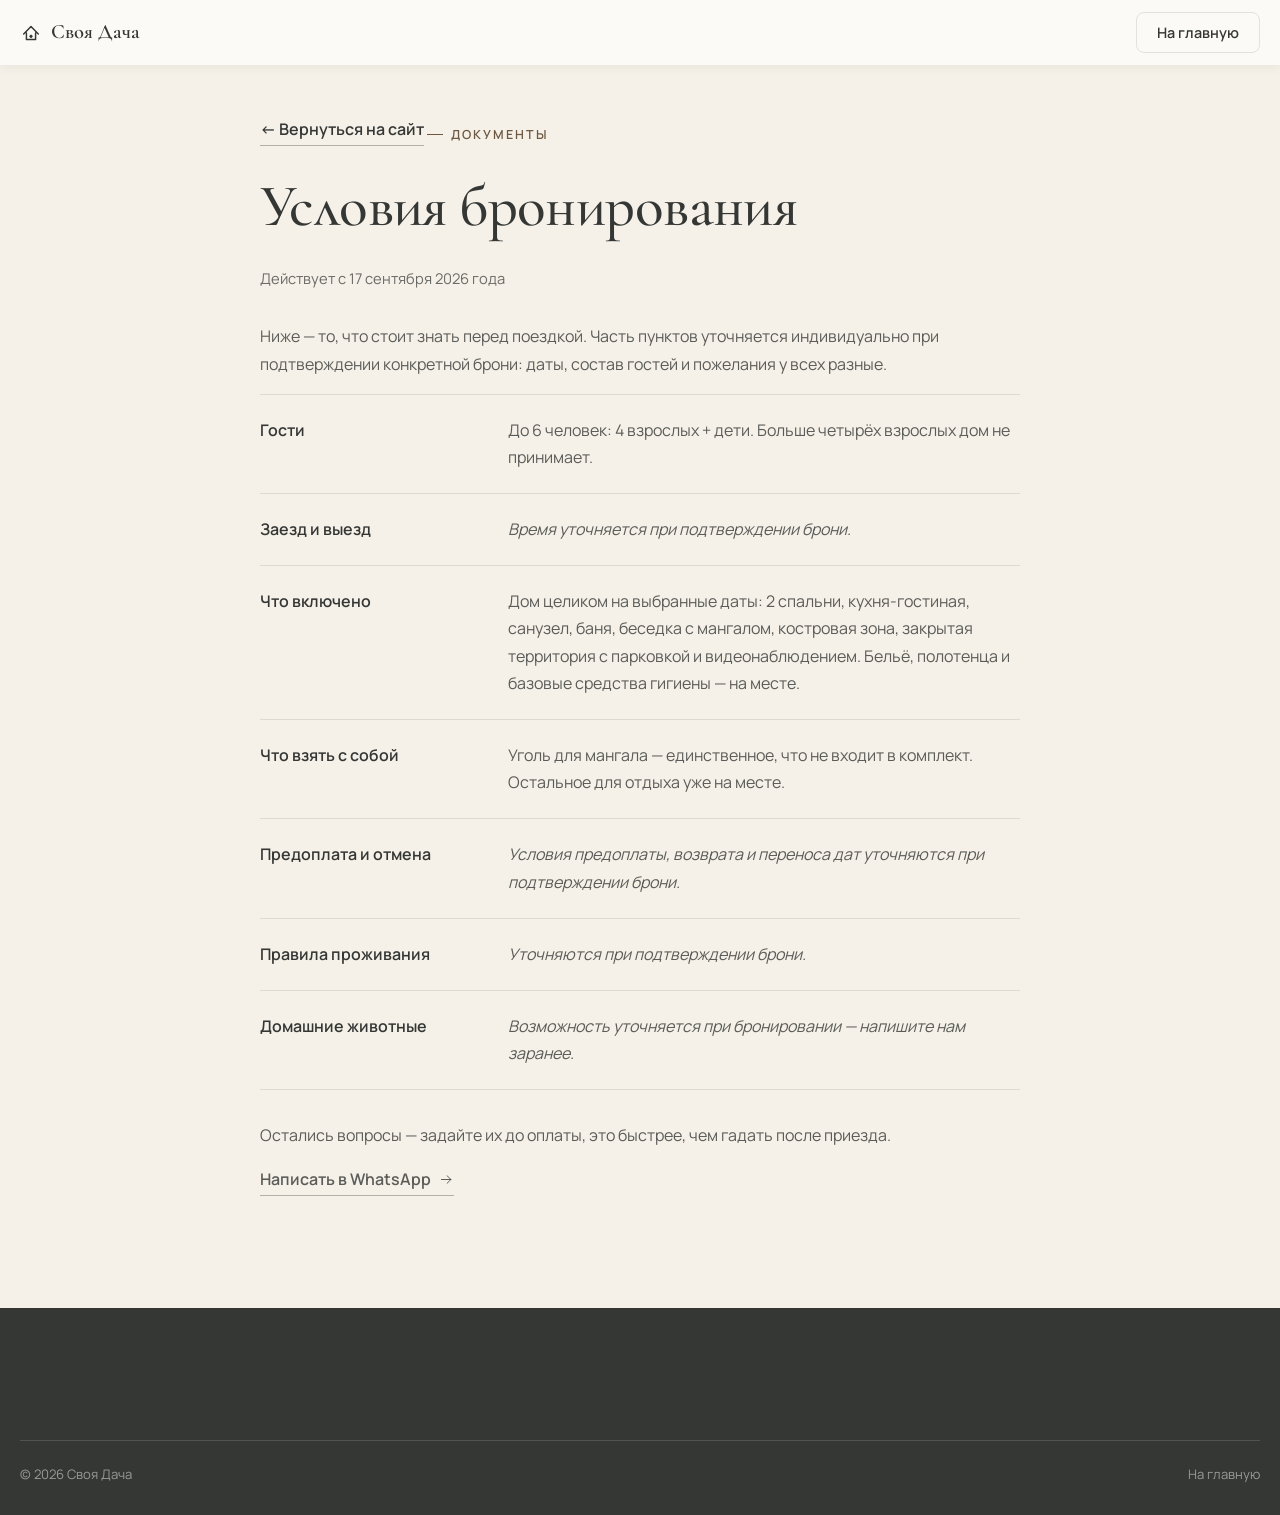
==== booking-terms.html @ e0bb1c1c "Redesign site as the «Своя Дача» brand, not a generic rental page Full rebuild against the brand bri" ====
<!DOCTYPE html>
<html lang="ru">
<head>
<meta charset="utf-8">
<meta name="viewport" content="width=device-width, initial-scale=1">
<title>Условия бронирования — Своя Дача</title>
<meta name="robots" content="noindex, follow">
<link rel="icon" href="assets/img/favicon.svg" type="image/svg+xml">
<link rel="preconnect" href="https://fonts.googleapis.com">
<link rel="preconnect" href="https://fonts.gstatic.com" crossorigin>
<link rel="stylesheet" href="https://fonts.googleapis.com/css2?family=Cormorant+Garamond:ital,wght@0,500;0,600;1,500&family=Manrope:wght@400;500;600;700&display=swap">
<link rel="stylesheet" href="assets/css/styles.css">
<style>
  .legal { padding: calc(var(--header-h) + 40px) 0 96px; }
  .legal .kicker { margin-bottom: 8px; }
  .legal p.updated { color: var(--ink-faint); margin-bottom: 2.2em; font-size: .92rem; }
  .legal a.back { display: inline-block; margin-bottom: 28px; }
  .legal .terms-list { margin-top: 8px; }
</style>
</head>
<body>
<a class="skip-link" href="#main">Перейти к содержимому</a>

<header class="header" id="header">
  <div class="container header__inner">
    <a class="logo" href="index.html" aria-label="Своя Дача — на главную">
      <svg class="logo__mark icon" width="26" height="26" viewBox="0 0 24 24" aria-hidden="true">
        <path d="M4 13 12 5l8 8M7 12v7h10v-7" fill="none" stroke="currentColor" stroke-width="1.6" stroke-linecap="round" stroke-linejoin="round"/><circle cx="12" cy="15.6" r="1.3" fill="currentColor"/>
      </svg>
      Своя Дача
    </a>
    <div class="header__actions">
      <a class="btn btn--outline btn--sm" href="index.html">На главную</a>
    </div>
  </div>
</header>

<main id="main">
  <section class="legal">
    <div class="container container--narrow">
      <a class="back link-cta" href="index.html">← Вернуться на сайт</a>
      <p class="kicker">Документы</p>
      <h1>Условия бронирования</h1>
      <p class="updated">Действует с 17 сентября 2026 года</p>

      <p>
        Ниже — то, что стоит знать перед поездкой. Часть пунктов уточняется индивидуально
        при подтверждении конкретной брони: даты, состав гостей и пожелания у всех разные.
      </p>

      <dl class="terms-list">
        <li>
          <dt>Гости</dt>
          <dd>До 6 человек: 4 взрослых + дети. Больше четырёх взрослых дом не принимает.</dd>
        </li>
        <li>
          <dt>Заезд и выезд</dt>
          <dd class="terms-note">Время уточняется при подтверждении брони.</dd>
        </li>
        <li>
          <dt>Что включено</dt>
          <dd>Дом целиком на выбранные даты: 2 спальни, кухня-гостиная, санузел, баня, беседка с мангалом, костровая зона, закрытая территория с парковкой и видеонаблюдением. Бельё, полотенца и базовые средства гигиены — на месте.</dd>
        </li>
        <li>
          <dt>Что взять с собой</dt>
          <dd>Уголь для мангала — единственное, что не входит в комплект. Остальное для отдыха уже на месте.</dd>
        </li>
        <li>
          <dt>Предоплата и отмена</dt>
          <dd class="terms-note">Условия предоплаты, возврата и переноса дат уточняются при подтверждении брони.</dd>
        </li>
        <li>
          <dt>Правила проживания</dt>
          <dd class="terms-note">Уточняются при подтверждении брони.</dd>
        </li>
        <li>
          <dt>Домашние животные</dt>
          <dd class="terms-note">Возможность уточняется при бронировании — напишите нам заранее.</dd>
        </li>
      </dl>

      <p style="margin-top:32px">
        Остались вопросы — задайте их до оплаты, это быстрее, чем гадать после приезда.
      </p>
      <p>
        <a class="link-cta" href="#" data-contact="whatsapp-link">
          Написать в WhatsApp
          <svg class="icon" aria-hidden="true" viewBox="0 0 24 24"><path d="M4 12h15M13 6l6 6-6 6" fill="none" stroke="currentColor" stroke-width="1.6" stroke-linecap="round" stroke-linejoin="round"/></svg>
        </a>
      </p>
    </div>
  </section>
</main>

<footer class="footer">
  <div class="container footer__bottom">
    <p>© <span id="year">2026</span> Своя Дача</p>
    <p><a href="index.html">На главную</a></p>
  </div>
</footer>

<script src="assets/js/config.js"></script>
<script src="assets/js/main.js" defer></script>
</body>
</html>
---- assets/css/styles.css ----
/* ==========================================================================
   Своя Дача — стили
   Дизайн-система бренда: тёплый минимализм, без градиентов, без «турбазы».
   Все цвета и размеры шрифтов — переменные ниже, менять бренд — менять тут.
   ========================================================================== */

:root {
  /* Палитра бренда */
  --cream:    #F5F1E8; /* молочный — основной фон */
  --white:    #FCFBF7; /* белый — карточки, подложки */
  --forest:   #3F5142; /* глубокий зелёный — акцент, CTA */
  --forest-d: #344437; /* тёмный вариант для hover */
  --sage:     #A8B39A; /* шалфейный */
  --sand:     #D8CBB8; /* тёплый бежевый */
  --wood:     #8A7058; /* древесный */
  --graphite: #353735; /* графит — текст */

  --ink:      var(--graphite);
  --ink-soft: rgba(53, 55, 53, .8);  /* основной приглушённый текст — AA на молочном и белом */
  --ink-faint:rgba(53, 55, 53, .72); /* второстепенный текст (даты, подписи) — тоже AA, не просто «серее» */
  --hairline: rgba(53, 55, 53, .12);
  --wood-text: #6E5842; /* текстовый вариант древесного — AA-контраст для мелких надписей (kicker и т.п.) */

  --radius-sm: 8px;
  --radius:    14px;
  --radius-lg: 22px;

  --shadow-sm: 0 2px 10px rgba(53, 55, 53, .07);
  --shadow:    0 16px 40px rgba(53, 55, 53, .10);

  --container: 1240px;
  --container-narrow: 760px;
  --header-h: 76px;

  --font-display: "Cormorant Garamond", Georgia, serif;
  --font-body: "Manrope", -apple-system, BlinkMacSystemFont, "Segoe UI", sans-serif;

  --ease: cubic-bezier(.25, .1, .25, 1);
}

*, *::before, *::after { box-sizing: border-box; }

html {
  scroll-behavior: smooth;
  scroll-padding-top: calc(var(--header-h) + 16px);
  -webkit-text-size-adjust: 100%;
}

body {
  margin: 0;
  font-family: var(--font-body);
  font-size: 16px;
  line-height: 1.7;
  color: var(--ink);
  background: var(--cream);
  overflow-x: hidden;
}

img, svg { max-width: 100%; display: block; }

h1, h2, h3 {
  margin: 0 0 .45em;
  font-family: var(--font-display);
  font-weight: 600;
  line-height: 1.1;
  letter-spacing: -.01em;
  color: var(--ink);
}
h1 { font-size: clamp(2.1rem, 6.2vw, 3.7rem); font-weight: 500; }
h2 { font-size: clamp(1.7rem, 4vw, 2.5rem); }
h3 { font-size: clamp(1.25rem, 2.6vw, 1.5rem); font-weight: 600; }
p  { margin: 0 0 1em; color: var(--ink-soft); }

a { color: inherit; text-decoration-color: rgba(53, 55, 53, .3); text-underline-offset: 3px; }

:focus-visible { outline: 2px solid var(--forest); outline-offset: 3px; border-radius: 3px; }

.skip-link {
  position: absolute; left: -9999px; top: 0; z-index: 300;
  background: var(--forest); color: var(--cream); padding: 12px 18px; border-radius: 0 0 var(--radius-sm) 0;
}
.skip-link:focus { left: 0; }

.container { width: min(100% - 40px, var(--container)); margin-inline: auto; }
.container--narrow { width: min(100% - 32px, var(--container-narrow)); }

/* -------------------------------------------------- Служебные классы ----- */
.kicker {
  display: inline-flex; align-items: center; gap: 8px;
  margin: 0 0 14px;
  font-size: .78rem; font-weight: 600; letter-spacing: .16em; text-transform: uppercase;
  color: var(--wood-text);
}
.kicker::before { content: ""; width: 16px; height: 1px; background: currentColor; }

.section-head { max-width: 46ch; margin-bottom: 40px; }
.section-head--center { margin-inline: auto; text-align: center; }
.section-head p { font-size: 1.02rem; }

.eyebrow-link { display: inline-flex; align-items: center; gap: 8px; font-weight: 600; }
.eyebrow-link svg { width: 16px; height: 16px; transition: transform .2s var(--ease); }
.eyebrow-link:hover svg { transform: translateX(3px); }

.icon { width: 22px; height: 22px; stroke: currentColor; flex-shrink: 0; }

/* -------------------------------------------------- Кнопки --------------- */
.btn {
  display: inline-flex; align-items: center; justify-content: center; gap: 9px;
  padding: 15px 28px;
  font: inherit; font-weight: 600; font-size: .97rem; line-height: 1.2;
  border-radius: var(--radius-sm);
  border: 1.5px solid transparent;
  text-decoration: none; cursor: pointer;
  transition: background-color .2s var(--ease), color .2s var(--ease), border-color .2s var(--ease), transform .15s var(--ease);
  white-space: nowrap;
}
.btn:active { transform: translateY(1px); }

.btn--primary { background: var(--forest); color: var(--cream); }
.btn--primary:hover { background: var(--forest-d); color: var(--cream); }

.btn--outline { background: transparent; color: var(--ink); border-color: var(--hairline); }
.btn--outline:hover { border-color: var(--forest); background: var(--white); }

.btn--on-dark { background: var(--cream); color: var(--forest-d); }
.btn--on-dark:hover { background: var(--white); }

.btn--ghost-dark { background: transparent; color: var(--cream); border-color: rgba(252, 251, 247, .45); }
.btn--ghost-dark:hover { background: rgba(252, 251, 247, .12); border-color: var(--cream); }

.btn--sm { padding: 11px 20px; font-size: .9rem; }
.btn--block { width: 100%; }

.link-cta {
  display: inline-flex; align-items: center; gap: 8px;
  font-weight: 600; color: inherit; text-decoration: none;
  border-bottom: 1.5px solid rgba(53, 55, 53, .35);
  padding-bottom: 2px;
}
.link-cta svg { width: 15px; height: 15px; transition: transform .2s var(--ease); }
.link-cta:hover svg { transform: translateX(3px); }
.link-cta--on-dark { color: var(--cream); border-color: rgba(252, 251, 247, .45); }

/* -------------------------------------------------- Плейсхолдер-фото ----- */
/* Пока нет реальных фотографий дома, каждое место снабжено подписью —
   что должно быть на фото. Плоский цвет из палитры + лёгкое зерно (SVG
   feTurbulence-фильтр, без градиентов). Достаточно заменить .photo на
   <img>, чтобы вставить настоящий кадр. */
.photo {
  position: relative;
  background: var(--sand);
  overflow: hidden;
}
.photo::before {
  content: "";
  position: absolute; inset: 0;
  background: inherit;
  filter: url(#grain);
  opacity: .5;
  mix-blend-mode: multiply;
}
.photo--sand   { background: var(--sand); }
.photo--sage   { background: var(--sage); }
.photo--wood   { background: #b3987d; }
.photo--forest { background: #6d7f6e; }
.photo--cream  { background: #ece4d3; }

.photo-frame { position: relative; border-radius: var(--radius); overflow: hidden; }
.photo-frame .photo { position: absolute; inset: 0; }
.photo-frame__label {
  position: absolute; left: 14px; bottom: 14px; z-index: 2;
  display: inline-flex; align-items: center; gap: 7px;
  padding: 7px 13px;
  background: rgba(252, 251, 247, .88);
  color: var(--graphite);
  font-size: .78rem; font-weight: 600; letter-spacing: .01em;
  border-radius: 999px;
  backdrop-filter: blur(3px);
}
.photo-frame__label svg { width: 13px; height: 13px; opacity: .7; }

.ratio-1-1  { aspect-ratio: 1 / 1; }
.ratio-4-5  { aspect-ratio: 4 / 5; }
.ratio-4-3  { aspect-ratio: 4 / 3; }
.ratio-3-2  { aspect-ratio: 3 / 2; }
.ratio-16-9 { aspect-ratio: 16 / 9; }
.ratio-21-9 { aspect-ratio: 21 / 9; }

/* -------------------------------------------------- Шапка ---------------- */
.header {
  position: fixed; top: 0; left: 0; right: 0; z-index: 100;
  padding: 18px 0;
  transition: background-color .3s var(--ease), padding .3s var(--ease), box-shadow .3s var(--ease);
}
.header__inner { display: flex; align-items: center; gap: 20px; }

.header.is-stuck { background: rgba(252, 251, 247, .92); backdrop-filter: blur(10px); padding: 12px 0; box-shadow: var(--shadow-sm); }
.header.is-stuck .logo, .header.is-stuck .nav__list a, .header.is-stuck .header__phone { color: var(--ink); }
.header.is-stuck .burger span { background: var(--ink); }
.header.is-stuck .btn--ghost-dark { color: var(--ink); border-color: var(--hairline); }
.header.is-stuck .btn--ghost-dark:hover { background: var(--sand); }

.logo {
  display: inline-flex; align-items: center; gap: 9px;
  font-family: var(--font-display); font-weight: 600; font-size: 1.28rem;
  color: var(--cream); text-decoration: none;
}
.logo__mark { flex-shrink: 0; }

.nav { margin-inline-start: auto; }
.nav__list { display: flex; gap: 30px; list-style: none; margin: 0; padding: 0; }
.nav__list a { color: var(--cream); text-decoration: none; font-size: .93rem; font-weight: 500; }
.nav__list a:hover { opacity: .75; }

.header__actions { display: flex; align-items: center; gap: 14px; margin-inline-start: auto; }
.nav + .header__actions { margin-inline-start: 0; }

.burger {
  display: none; width: 40px; height: 40px; padding: 0;
  background: none; border: 0; cursor: pointer;
}
.burger span {
  display: block; width: 22px; height: 1.5px; margin: 5px auto;
  background: var(--cream); border-radius: 2px;
  transition: transform .2s var(--ease), opacity .2s var(--ease), background-color .2s var(--ease);
}
.burger[aria-expanded="true"] span:nth-child(1) { transform: translateY(6.5px) rotate(45deg); }
.burger[aria-expanded="true"] span:nth-child(2) { opacity: 0; }
.burger[aria-expanded="true"] span:nth-child(3) { transform: translateY(-6.5px) rotate(-45deg); }

/* -------------------------------------------------- Hero ------------------ */
.hero {
  position: relative;
  min-height: 100svh;
  display: flex; align-items: flex-end;
  color: var(--cream);
  isolation: isolate;
}
.hero__media { position: absolute; inset: 0; z-index: -1; overflow: hidden; }
.hero__media .photo { position: absolute; inset: -6% -6%; will-change: transform; }
.hero__media::after {
  content: ""; position: absolute; inset: 0;
  background: linear-gradient(180deg, rgba(53,55,53,.28) 0%, rgba(53,55,53,.12) 38%, rgba(53,55,53,.55) 100%);
}
.hero__inner { padding: calc(var(--header-h) + 40px) 0 clamp(48px, 8vw, 96px); max-width: 700px; }
.hero__kicker {
  font-family: var(--font-display); font-style: italic; font-size: 1.15rem;
  margin: 0 0 18px; color: var(--cream);
}
.hero__title { margin-bottom: .4em; text-wrap: balance; }
.hero__lead { font-size: 1.02rem; color: rgba(252, 251, 247, .82); max-width: 46ch; }
.hero__cta { display: flex; flex-wrap: wrap; align-items: center; gap: 22px; margin-top: 28px; }

.hero__scroll-hint {
  position: absolute; left: 50%; bottom: 26px; translate: -50% 0;
  display: flex; flex-direction: column; align-items: center; gap: 8px;
  color: rgba(252, 251, 247, .7); font-size: .75rem; letter-spacing: .12em; text-transform: uppercase;
}
.hero__scroll-hint span.line { width: 1px; height: 34px; background: currentColor; opacity: .6; overflow: hidden; position: relative; }
.hero__scroll-hint span.line::after {
  content: ""; position: absolute; top: -100%; left: 0; width: 100%; height: 100%;
  background: var(--cream); animation: scrollline 2.2s ease-in-out infinite;
}
@keyframes scrollline { 0% { top: -100%; } 60%, 100% { top: 100%; } }

/* -------------------------------------------------- Секции --------------- */
.section { padding: clamp(64px, 9vw, 120px) 0; }
.section--tight { padding: clamp(48px, 6vw, 80px) 0; }
.section--forest { background: var(--forest); color: var(--cream); }
.section--forest p { color: rgba(252, 251, 247, .8); }
.section--forest .kicker { color: var(--sand); }
.section--white { background: var(--white); }

/* -------------------------------------------------- Ритуал (эмоц. блок) -- */
.ritual { display: grid; grid-template-columns: 1fr 1fr; gap: clamp(28px, 6vw, 80px); align-items: center; }
.ritual__lines { display: grid; gap: 6px; }
.ritual__line {
  display: flex; align-items: baseline; gap: 18px;
  padding: 18px 0; border-bottom: 1px solid var(--hairline);
  font-family: var(--font-display); font-size: clamp(1.35rem, 2.6vw, 1.9rem); font-weight: 500;
}
.ritual__line:first-child { border-top: 1px solid var(--hairline); }
.ritual__line em { font-style: normal; color: var(--wood); font-size: .8rem; font-weight: 700; letter-spacing: .12em; text-transform: uppercase; min-width: 8ch; }
.ritual__note { margin-top: 22px; font-style: italic; font-family: var(--font-display); font-size: 1.15rem; color: var(--ink-soft); }
.ritual__media { border-radius: var(--radius-lg); overflow: hidden; }

/* -------------------------------------------------- Дом / Территория ----- */
.editorial-grid {
  display: grid;
  grid-template-columns: repeat(6, 1fr);
  gap: 14px;
}
.editorial-grid .photo-frame:nth-child(1) { grid-column: span 4; grid-row: span 2; }
.editorial-grid .photo-frame:nth-child(2) { grid-column: span 2; }
.editorial-grid .photo-frame:nth-child(3) { grid-column: span 2; }
.editorial-grid .photo-frame:nth-child(4) { grid-column: span 3; }
.editorial-grid .photo-frame:nth-child(5) { grid-column: span 3; }
.editorial-grid .photo-frame:nth-child(6) { grid-column: span 6; }

.territory-grid {
  display: grid;
  grid-template-columns: repeat(6, 1fr);
  gap: 14px;
}
.territory-grid .photo-frame:nth-child(1) { grid-column: span 4; }
.territory-grid .photo-frame:nth-child(2) { grid-column: span 2; }
.territory-grid .photo-frame:nth-child(3) { grid-column: span 2; }
.territory-grid .photo-frame:nth-child(4) { grid-column: span 2; }
.territory-grid .photo-frame:nth-child(5) { grid-column: span 2; }

.house-copy { max-width: 52ch; margin-bottom: 44px; }

/* -------------------------------------------------- Что есть в доме ------ */
.facts-grid {
  list-style: none; margin: 0; padding: 0;
  display: grid; grid-template-columns: repeat(5, 1fr);
  gap: 1px;
  background: var(--hairline);
  border: 1px solid var(--hairline);
  border-radius: var(--radius);
  overflow: hidden;
}
.facts-grid li {
  background: var(--white);
  padding: 30px 20px;
  display: flex; flex-direction: column; align-items: center; text-align: center; gap: 12px;
}
.facts-grid .icon { color: var(--forest); width: 26px; height: 26px; }
.facts-grid span { font-size: .92rem; font-weight: 600; color: var(--ink); }

/* -------------------------------------------------- Сценарии -------------- */
.scenario-grid { display: grid; grid-template-columns: repeat(4, 1fr); gap: 20px; }
.scenario {
  display: flex; flex-direction: column; gap: 16px;
}
.scenario__media { border-radius: var(--radius); overflow: hidden; }
.scenario h3 { margin-bottom: .3em; }
.scenario p { font-size: .95rem; margin: 0; }

/* -------------------------------------------------- Баня ------------------ */
.banya { display: grid; grid-template-columns: .95fr 1.05fr; gap: clamp(28px, 6vw, 72px); align-items: center; }
.banya__media { border-radius: var(--radius-lg); overflow: hidden; }
.banya__text { max-width: 46ch; }

/* -------------------------------------------------- Забота в деталях ----- */
.details-head { display: flex; align-items: flex-start; justify-content: space-between; gap: 24px; flex-wrap: wrap; }
.checked-badge {
  display: inline-flex; align-items: center; gap: 8px; flex-shrink: 0;
  padding: 9px 16px;
  border: 1px solid var(--hairline); border-radius: 999px;
  font-size: .85rem; font-weight: 600; color: var(--forest);
  background: var(--white);
}
.checked-badge svg { width: 15px; height: 15px; }

.details-grid {
  list-style: none; margin: 32px 0 0; padding: 0;
  display: grid; grid-template-columns: repeat(4, 1fr);
  gap: 10px;
}
.details-grid li {
  display: flex; align-items: center; gap: 10px;
  padding: 14px 16px;
  background: var(--white); border: 1px solid var(--hairline); border-radius: var(--radius-sm);
  font-size: .93rem; color: var(--ink);
}
.details-grid svg { width: 17px; height: 17px; color: var(--wood); flex-shrink: 0; }

/* -------------------------------------------------- Отзывы ---------------- */
.reviews-grid { display: grid; grid-template-columns: repeat(3, 1fr); gap: 22px; }
.review {
  padding: 30px 26px;
  background: var(--white); border: 1px solid var(--hairline); border-radius: var(--radius);
}
.review__mark { width: 22px; height: 16px; color: var(--sand); margin-bottom: 14px; }
.review blockquote { margin: 0 0 18px; font-family: var(--font-display); font-size: 1.15rem; font-style: italic; color: var(--ink); }
.review__author { margin: 0; font-size: .86rem; color: var(--ink-faint); }
.review--placeholder blockquote,
.review--placeholder .review__author { color: var(--ink-faint); font-style: italic; }
.review--placeholder { border-style: dashed; }

/* -------------------------------------------------- Условия --------------- */
.terms-list { list-style: none; margin: 0; padding: 0; display: grid; gap: 0; }
.terms-list li {
  display: grid; grid-template-columns: 220px 1fr; gap: 28px;
  padding: 22px 0; border-top: 1px solid var(--hairline);
}
.terms-list li:last-child { border-bottom: 1px solid var(--hairline); }
.terms-list dt { font-weight: 600; color: var(--ink); }
.terms-list dd { margin: 0; color: var(--ink-soft); }
.terms-note { font-style: italic; color: var(--ink-faint); }

/* -------------------------------------------------- Бронирование --------- */
.booking { background: var(--forest); color: var(--cream); }
.booking .section-head p { color: rgba(252, 251, 247, .78); }
.booking-panel { display: grid; grid-template-columns: 1fr 1fr; gap: clamp(28px, 6vw, 64px); align-items: start; }
.booking-panel__text { padding-top: 6px; }
.booking-panel__foot { margin-top: 28px; display: flex; flex-wrap: wrap; align-items: center; gap: 20px; }

.form {
  padding: clamp(24px, 4vw, 34px);
  background: var(--white); border-radius: var(--radius-lg);
  color: var(--ink);
}
.form__row { display: grid; grid-template-columns: repeat(auto-fit, minmax(160px, 1fr)); gap: 16px; }
.field { display: block; margin-bottom: 16px; }
.field__label { display: block; margin-bottom: 7px; font-size: .85rem; font-weight: 600; color: var(--ink); }
.field__label em { color: var(--wood); font-style: normal; }
.field input, .field textarea {
  width: 100%; padding: 13px 15px;
  font: inherit; font-size: .97rem; color: var(--ink);
  background: var(--cream); border: 1.5px solid var(--hairline); border-radius: var(--radius-sm);
  transition: border-color .15s var(--ease), background-color .15s var(--ease);
}
.field input:focus, .field textarea:focus { background: var(--white); border-color: var(--forest); outline: none; }
.field textarea { resize: vertical; min-height: 88px; }
.field input[aria-invalid="true"] { border-color: #a1453a; background: #fbf1ef; }
.field__error { display: block; margin-top: 5px; font-size: .82rem; color: #a1453a; }

.check { display: inline-flex; align-items: flex-start; gap: 9px; cursor: pointer; font-size: .87rem; color: var(--ink-soft); }
.check input { accent-color: var(--forest); width: 17px; height: 17px; margin-top: 1px; flex-shrink: 0; }
.check--consent { margin: 4px 0 4px; }

.form__actions { display: flex; flex-wrap: wrap; gap: 12px; margin-top: 18px; }
.form__status { margin: 14px 0 0; font-weight: 600; font-size: .92rem; min-height: 1.2em; }
.form__status.is-error { color: #a1453a; }
.form__status.is-ok { color: var(--forest); }

/* -------------------------------------------------- Подвал --------------- */
.footer { padding: clamp(56px, 7vw, 84px) 0 30px; background: var(--graphite); color: rgba(252, 251, 247, .78); }
.footer .logo { color: var(--cream); }
.footer__tagline { margin: 14px 0 0; max-width: 30ch; font-family: var(--font-display); font-style: italic; font-size: 1.05rem; color: rgba(252, 251, 247, .85); }
.footer__inner { display: grid; grid-template-columns: 1.5fr 1fr 1fr; gap: 40px; }
.footer h3 { color: var(--cream); font-size: .82rem; font-weight: 600; letter-spacing: .1em; text-transform: uppercase; margin-bottom: 16px; font-family: var(--font-body); }
.footer__list { list-style: none; margin: 0; padding: 0; display: grid; gap: 10px; font-size: .95rem; }
.footer__list a { color: rgba(252, 251, 247, .82); text-decoration: none; border-bottom: 1px solid rgba(252, 251, 247, .22); }
.footer__list a:hover { color: var(--cream); border-color: rgba(252, 251, 247, .6); }
.footer__bottom {
  display: flex; flex-wrap: wrap; justify-content: space-between; gap: 10px;
  margin-top: 48px; padding-top: 22px;
  border-top: 1px solid rgba(252, 251, 247, .14);
  font-size: .82rem; color: rgba(252, 251, 247, .5);
}
.footer__bottom p { margin: 0; color: inherit; }
.footer__bottom a { color: inherit; }

/* -------------------------------------------------- Sticky mobile CTA ---- */
.sticky-cta {
  position: fixed; left: 0; right: 0; bottom: 0; z-index: 90;
  display: none;
  padding: 12px 16px calc(12px + env(safe-area-inset-bottom));
  background: rgba(252, 251, 247, .96);
  border-top: 1px solid var(--hairline);
  backdrop-filter: blur(8px);
  transform: translateY(100%);
  transition: transform .3s var(--ease);
}
.sticky-cta.is-visible { transform: translateY(0); }
.sticky-cta__row { display: flex; align-items: center; gap: 12px; }
.sticky-cta__text { flex: 1; font-size: .86rem; font-weight: 600; color: var(--ink); line-height: 1.3; }
.sticky-cta__text small { display: block; font-weight: 500; color: var(--ink-faint); font-size: .78rem; }

/* -------------------------------------------------- Бейдж «Свой» (задел) - */
/* Зарезервированное место под будущего персонажа бренда — домового «Свой».
   Сейчас никакой иллюстрации нет, показываем только скромный текстовый
   бейдж (см. .checked-badge) и пустой слот ниже для 404. */
.mascot-slot {
  width: 84px; height: 84px; margin: 0 auto 22px;
  border: 1px dashed var(--hairline); border-radius: 50%;
  display: flex; align-items: center; justify-content: center;
  color: var(--ink-faint);
}
.mascot-slot svg { width: 30px; height: 30px; opacity: .55; }

/* -------------------------------------------------- Появление при скролле */
.reveal { opacity: 0; transform: translateY(28px); transition: opacity .7s var(--ease), transform .7s var(--ease); }
.reveal.is-visible { opacity: 1; transform: none; }

/* -------------------------------------------------- 404 ------------------ */
.notfound { min-height: 100svh; display: flex; align-items: center; justify-content: center; text-align: center; padding: 40px 0; }
.notfound__kicker { font-family: var(--font-display); font-style: italic; font-size: 1.1rem; color: var(--wood-text); margin-bottom: 6px; }

/* -------------------------------------------------- Адаптив -------------- */
@media (max-width: 1080px) {
  .facts-grid { grid-template-columns: repeat(3, 1fr); }
  .scenario-grid { grid-template-columns: repeat(2, 1fr); }
  .reviews-grid { grid-template-columns: repeat(2, 1fr); }
  .details-grid { grid-template-columns: repeat(3, 1fr); }
}

@media (max-width: 900px) {
  .ritual, .banya, .booking-panel { grid-template-columns: 1fr; }
  .banya__media { order: -1; }
  .footer__inner { grid-template-columns: 1fr 1fr; }
}

@media (max-width: 760px) {
  .burger { display: block; }
  .header__actions .btn { display: none; }
  .nav {
    position: fixed; inset: 0 0 0 auto; width: min(84vw, 360px);
    background: var(--forest); color: var(--cream);
    padding: calc(var(--header-h) + 20px) 28px 28px;
    transform: translateX(100%);
    transition: transform .32s var(--ease);
    box-shadow: var(--shadow);
  }
  .nav.is-open { transform: translateX(0); }
  .nav__list { flex-direction: column; gap: 4px; }
  .nav__list a { display: block; padding: 15px 0; border-bottom: 1px solid rgba(252, 251, 247, .14); font-size: 1.1rem; }
  .nav .header__actions { display: none; }

  .hero__cta { flex-direction: column; align-items: flex-start; gap: 16px; }
  .hero__cta .btn { width: 100%; justify-content: center; }

  .editorial-grid, .territory-grid {
    display: flex; overflow-x: auto; scroll-snap-type: x mandatory;
    gap: 12px; margin: 0 -20px; padding: 0 20px 6px;
    -webkit-overflow-scrolling: touch;
  }
  .editorial-grid::-webkit-scrollbar, .territory-grid::-webkit-scrollbar { display: none; }
  .editorial-grid .photo-frame, .territory-grid .photo-frame {
    flex: 0 0 78vw; scroll-snap-align: start;
  }

  .facts-grid { grid-template-columns: repeat(2, 1fr); }
  .facts-grid li { padding: 24px 14px; }

  .scenario-grid {
    display: flex; overflow-x: auto; scroll-snap-type: x mandatory;
    gap: 16px; margin: 0 -20px; padding: 0 20px 6px;
    -webkit-overflow-scrolling: touch;
  }
  .scenario-grid::-webkit-scrollbar { display: none; }
  .scenario { flex: 0 0 78vw; scroll-snap-align: start; }

  .reviews-grid { grid-template-columns: 1fr; }
  .details-grid { grid-template-columns: repeat(2, 1fr); }
  .details-head { flex-direction: column; align-items: flex-start; }

  .terms-list li { grid-template-columns: 1fr; gap: 6px; }

  .footer__inner { grid-template-columns: 1fr; gap: 32px; }

  .sticky-cta { display: block; }
  body { padding-bottom: 0; }
}

@media (prefers-reduced-motion: reduce) {
  html { scroll-behavior: auto; }
  *, *::before, *::after { animation-duration: .01ms !important; transition-duration: .01ms !important; }
  .reveal { opacity: 1; transform: none; }
  .hero__media .photo { transform: none !important; }
}

@media print {
  .header, .sticky-cta, .hero__scroll-hint, .form__actions { display: none !important; }
  .reveal { opacity: 1 !important; transform: none !important; }
  body { font-size: 12pt; }
}
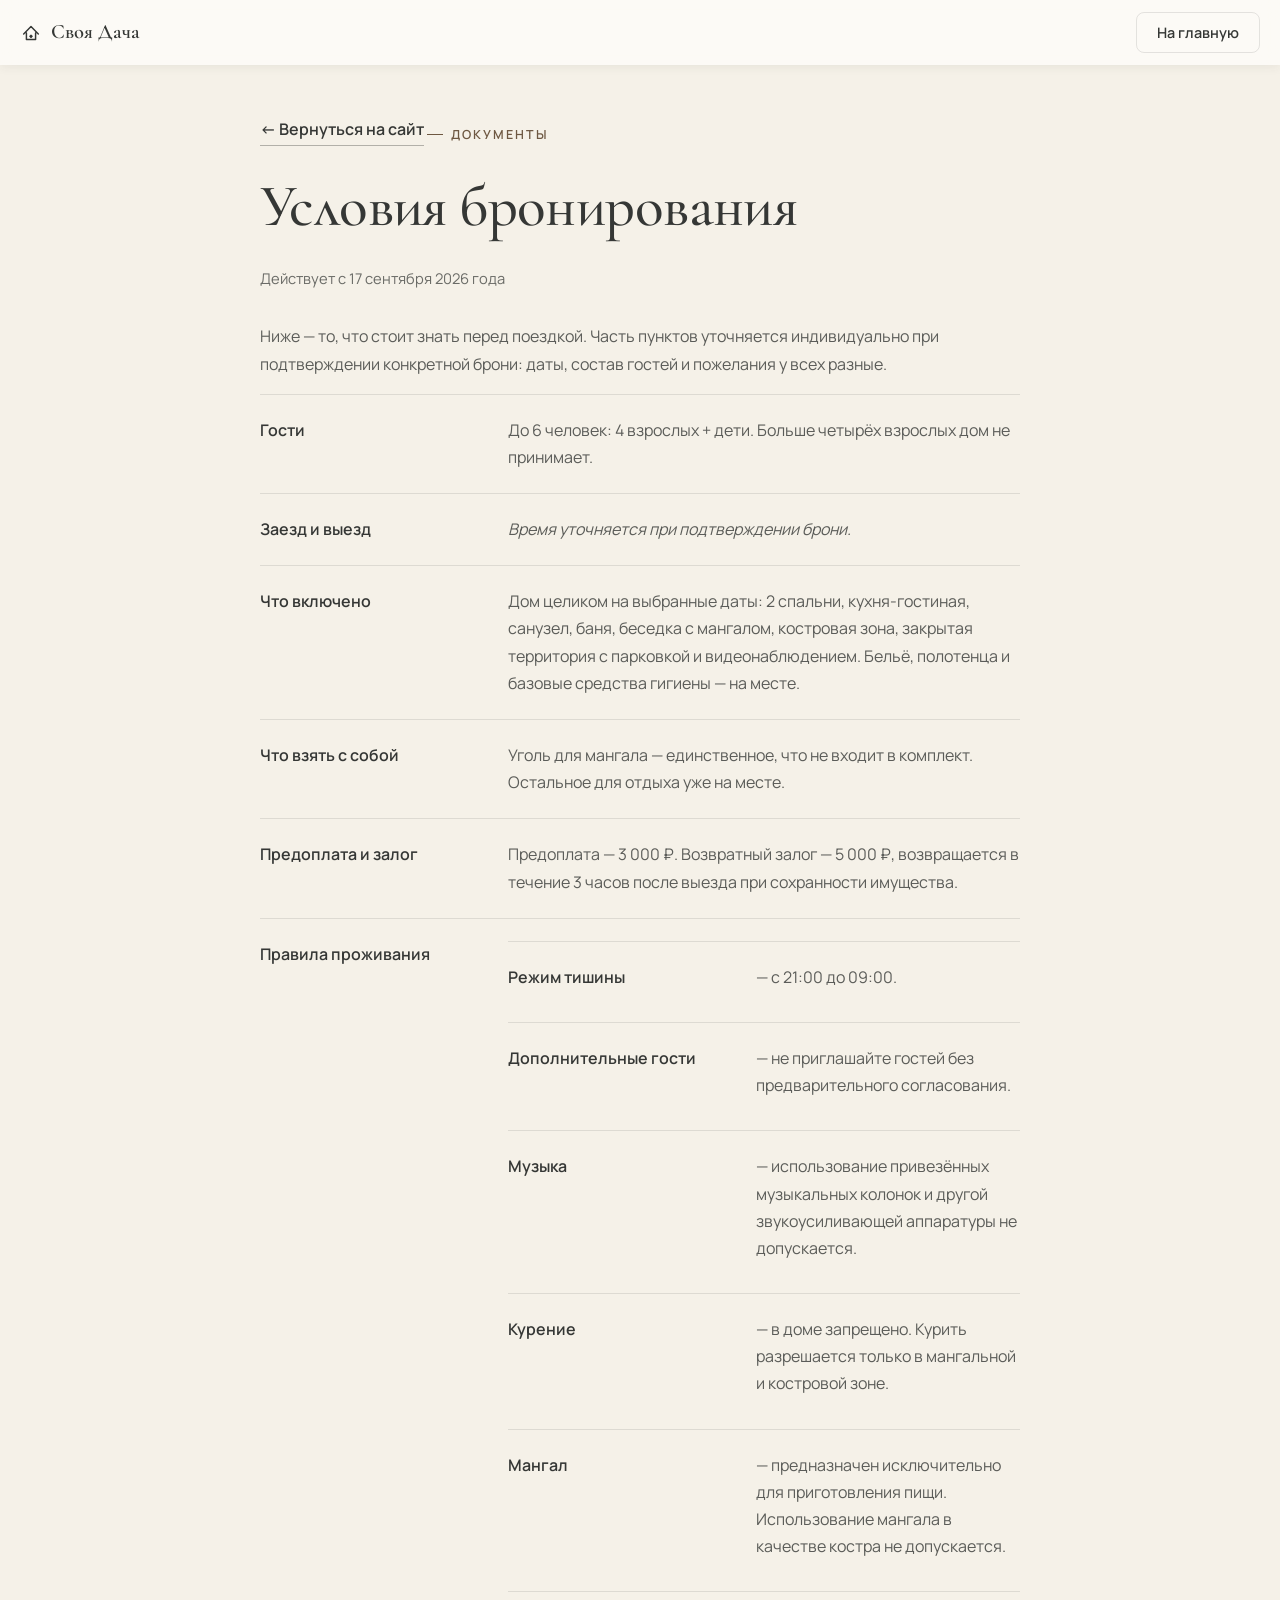
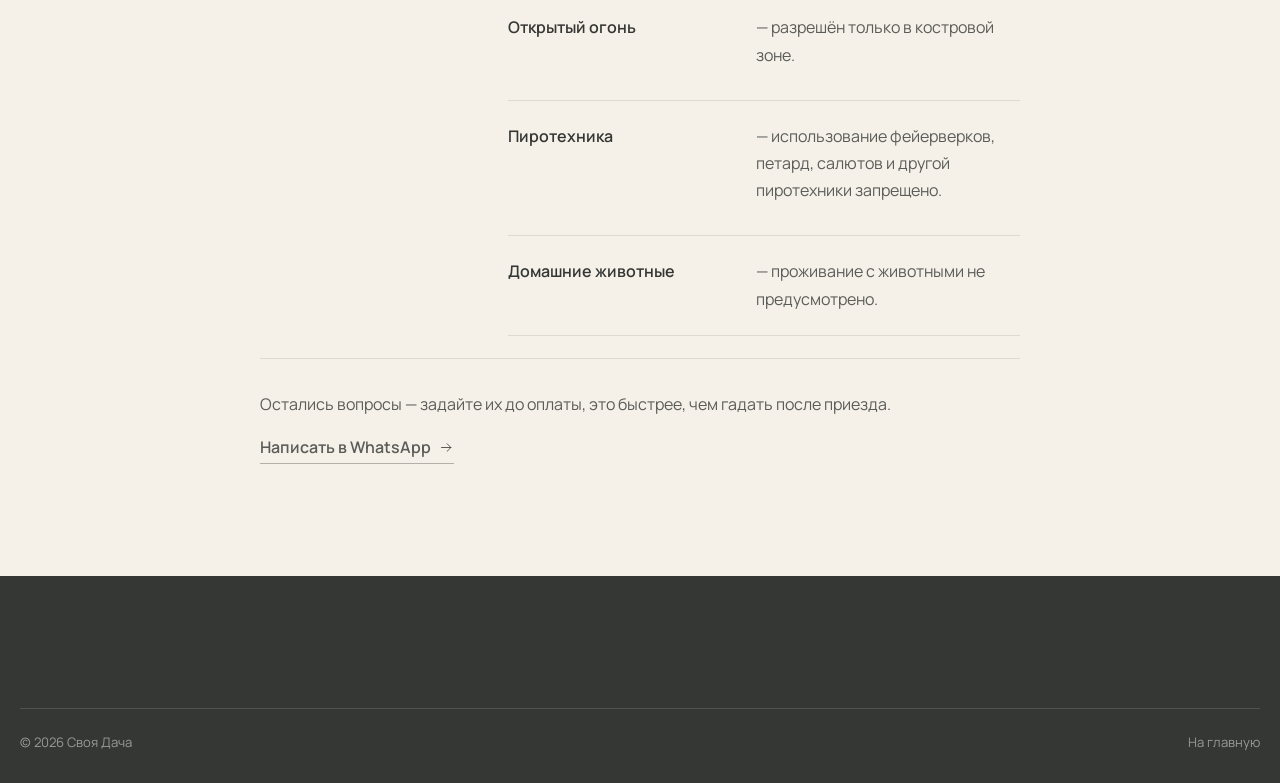
==== commit 3904279b: "Fill in real house rules and deposit terms - index.html and booking-terms.html: replace the "уточняе" ====
--- a/booking-terms.html
+++ b/booking-terms.html
@@ -66,16 +66,26 @@
           <dd>Уголь для мангала — единственное, что не входит в комплект. Остальное для отдыха уже на месте.</dd>
         </li>
         <li>
-          <dt>Предоплата и отмена</dt>
-          <dd class="terms-note">Условия предоплаты, возврата и переноса дат уточняются при подтверждении брони.</dd>
+          <dt>Предоплата и залог</dt>
+          <dd>
+            Предоплата — 3 000 ₽. Возвратный залог — 5 000 ₽, возвращается в течение
+            3 часов после выезда при сохранности имущества.
+          </dd>
         </li>
         <li>
           <dt>Правила проживания</dt>
-          <dd class="terms-note">Уточняются при подтверждении брони.</dd>
-        </li>
-        <li>
-          <dt>Домашние животные</dt>
-          <dd class="terms-note">Возможность уточняется при бронировании — напишите нам заранее.</dd>
+          <dd>
+            <ul class="rule-list">
+              <li><b>Режим тишины</b> — с 21:00 до 09:00.</li>
+              <li><b>Дополнительные гости</b> — не приглашайте гостей без предварительного согласования.</li>
+              <li><b>Музыка</b> — использование привезённых музыкальных колонок и другой звукоусиливающей аппаратуры не допускается.</li>
+              <li><b>Курение</b> — в доме запрещено. Курить разрешается только в мангальной и костровой зоне.</li>
+              <li><b>Мангал</b> — предназначен исключительно для приготовления пищи. Использование мангала в качестве костра не допускается.</li>
+              <li><b>Открытый огонь</b> — разрешён только в костровой зоне.</li>
+              <li><b>Пиротехника</b> — использование фейерверков, петард, салютов и другой пиротехники запрещено.</li>
+              <li><b>Домашние животные</b> — проживание с животными не предусмотрено.</li>
+            </ul>
+          </dd>
         </li>
       </dl>
 
--- a/assets/css/styles.css
+++ b/assets/css/styles.css
@@ -389,6 +389,10 @@
 .terms-list dt { font-weight: 600; color: var(--ink); }
 .terms-list dd { margin: 0; color: var(--ink-soft); }
 .terms-note { font-style: italic; color: var(--ink-faint); }
+
+.rule-list { list-style: none; margin: 0; padding: 0; display: grid; gap: 9px; }
+.rule-list li { padding-left: 0; }
+.rule-list b { color: var(--ink); font-weight: 600; }
 
 /* -------------------------------------------------- Бронирование --------- */
 .booking { background: var(--forest); color: var(--cream); }
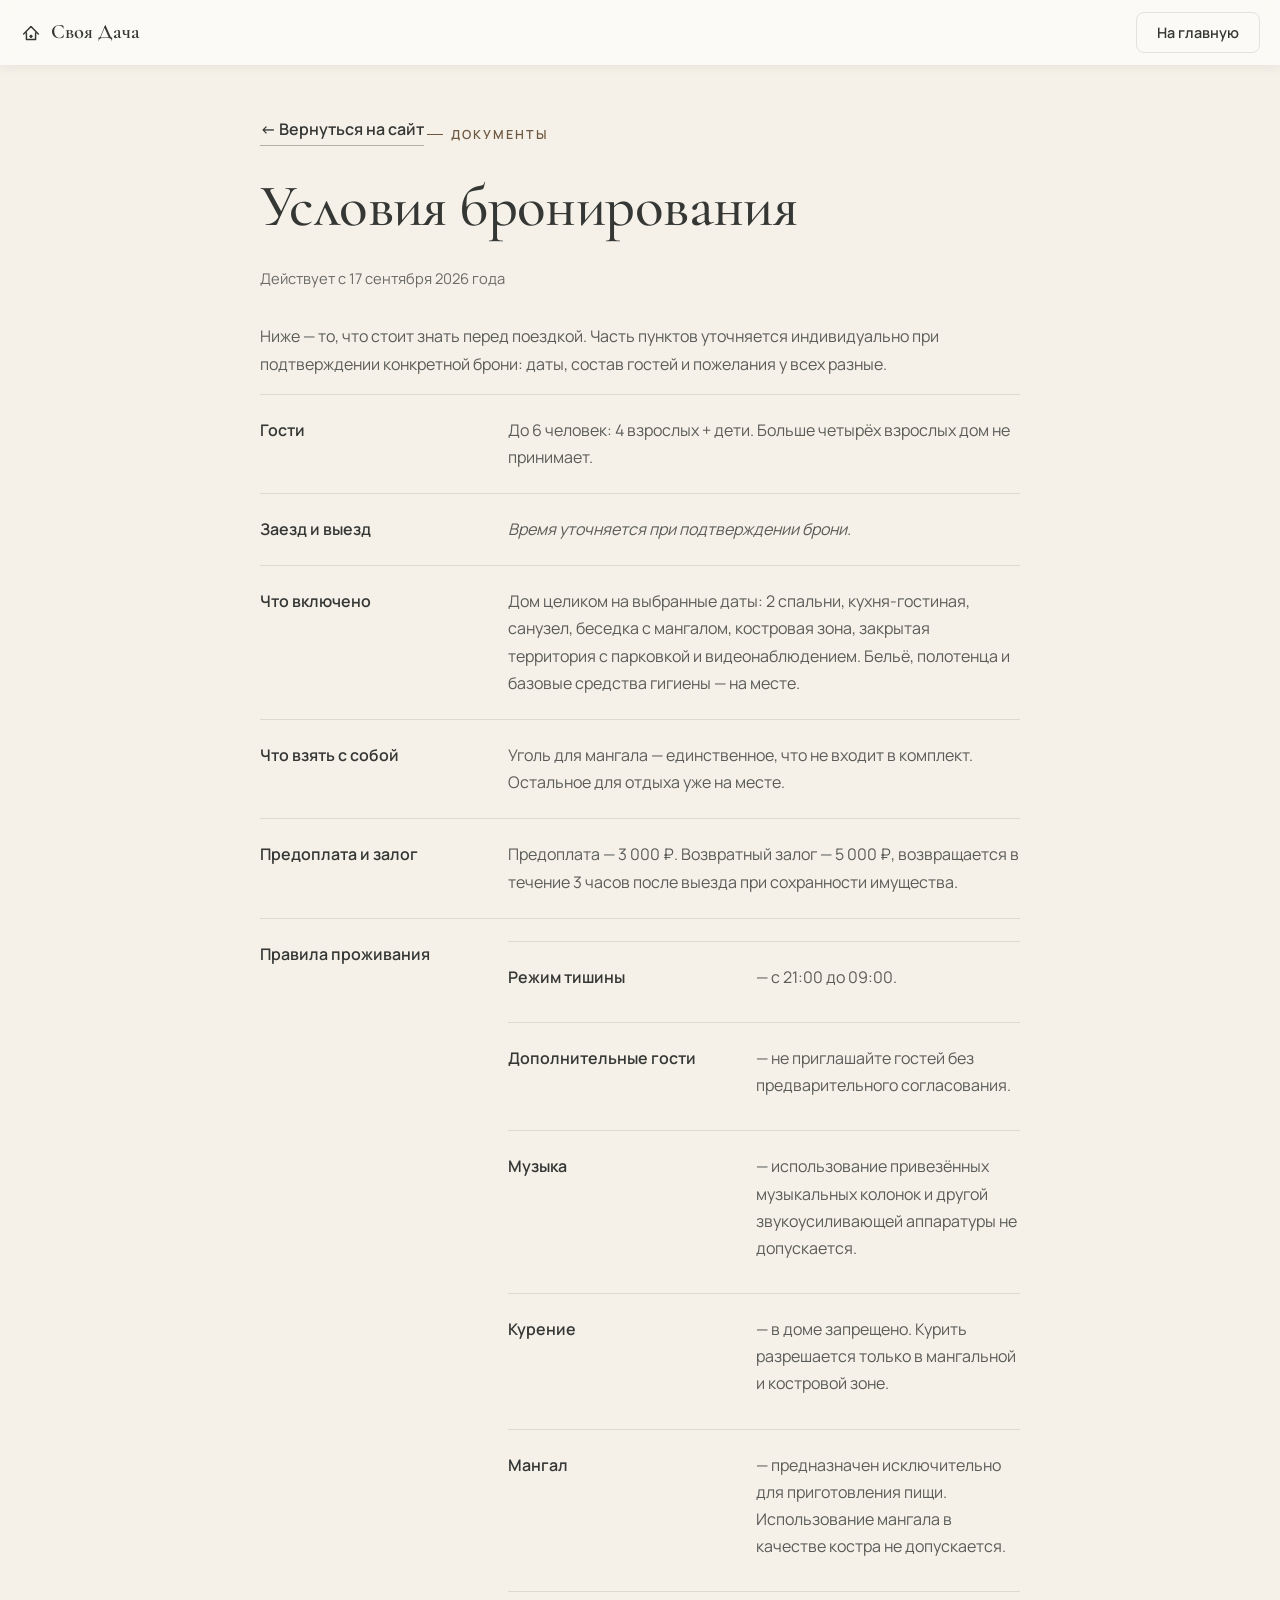
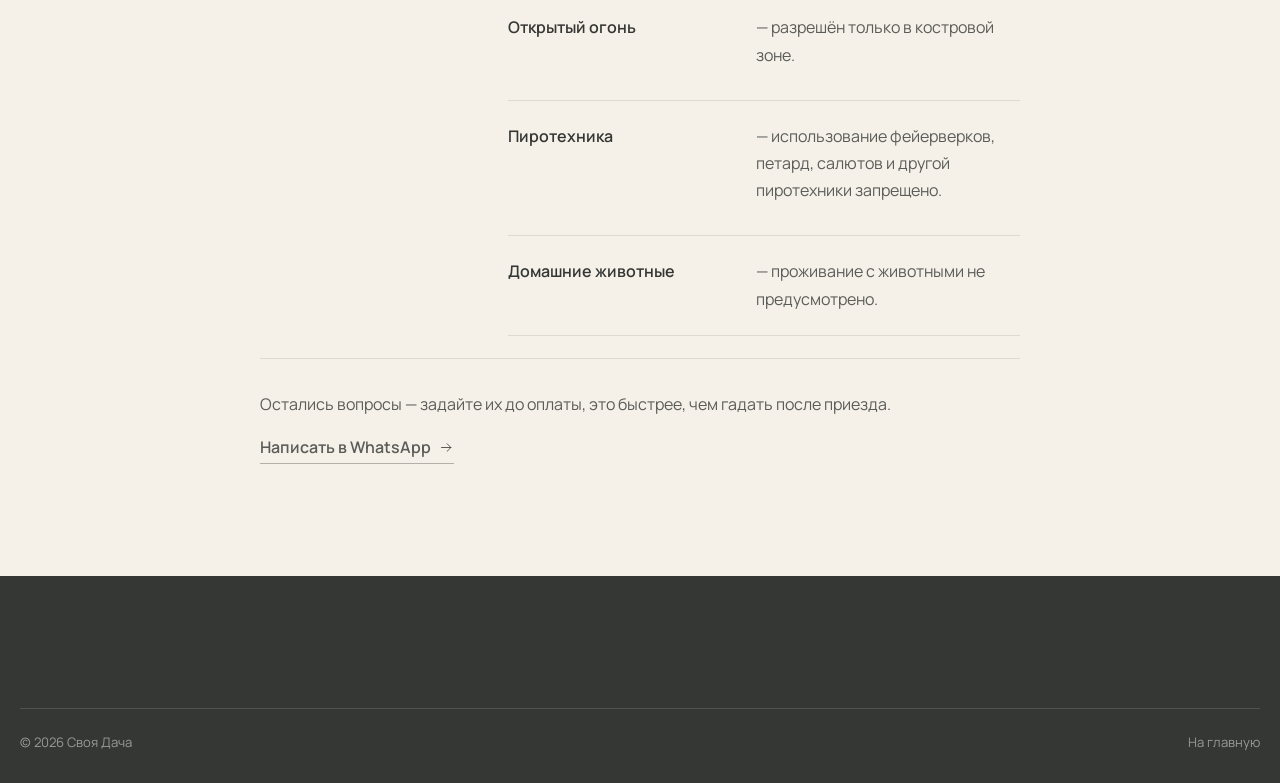
==== commit b196686c: "Remove баня from the "Что включено" list Co-Authored-By: Claude Sonnet 5 <noreply@anthropic.com> Cla" ====
--- a/booking-terms.html
+++ b/booking-terms.html
@@ -59,7 +59,7 @@
         </li>
         <li>
           <dt>Что включено</dt>
-          <dd>Дом целиком на выбранные даты: 2 спальни, кухня-гостиная, санузел, баня, беседка с мангалом, костровая зона, закрытая территория с парковкой и видеонаблюдением. Бельё, полотенца и базовые средства гигиены — на месте.</dd>
+          <dd>Дом целиком на выбранные даты: 2 спальни, кухня-гостиная, санузел, беседка с мангалом, костровая зона, закрытая территория с парковкой и видеонаблюдением. Бельё, полотенца и базовые средства гигиены — на месте.</dd>
         </li>
         <li>
           <dt>Что взять с собой</dt>
